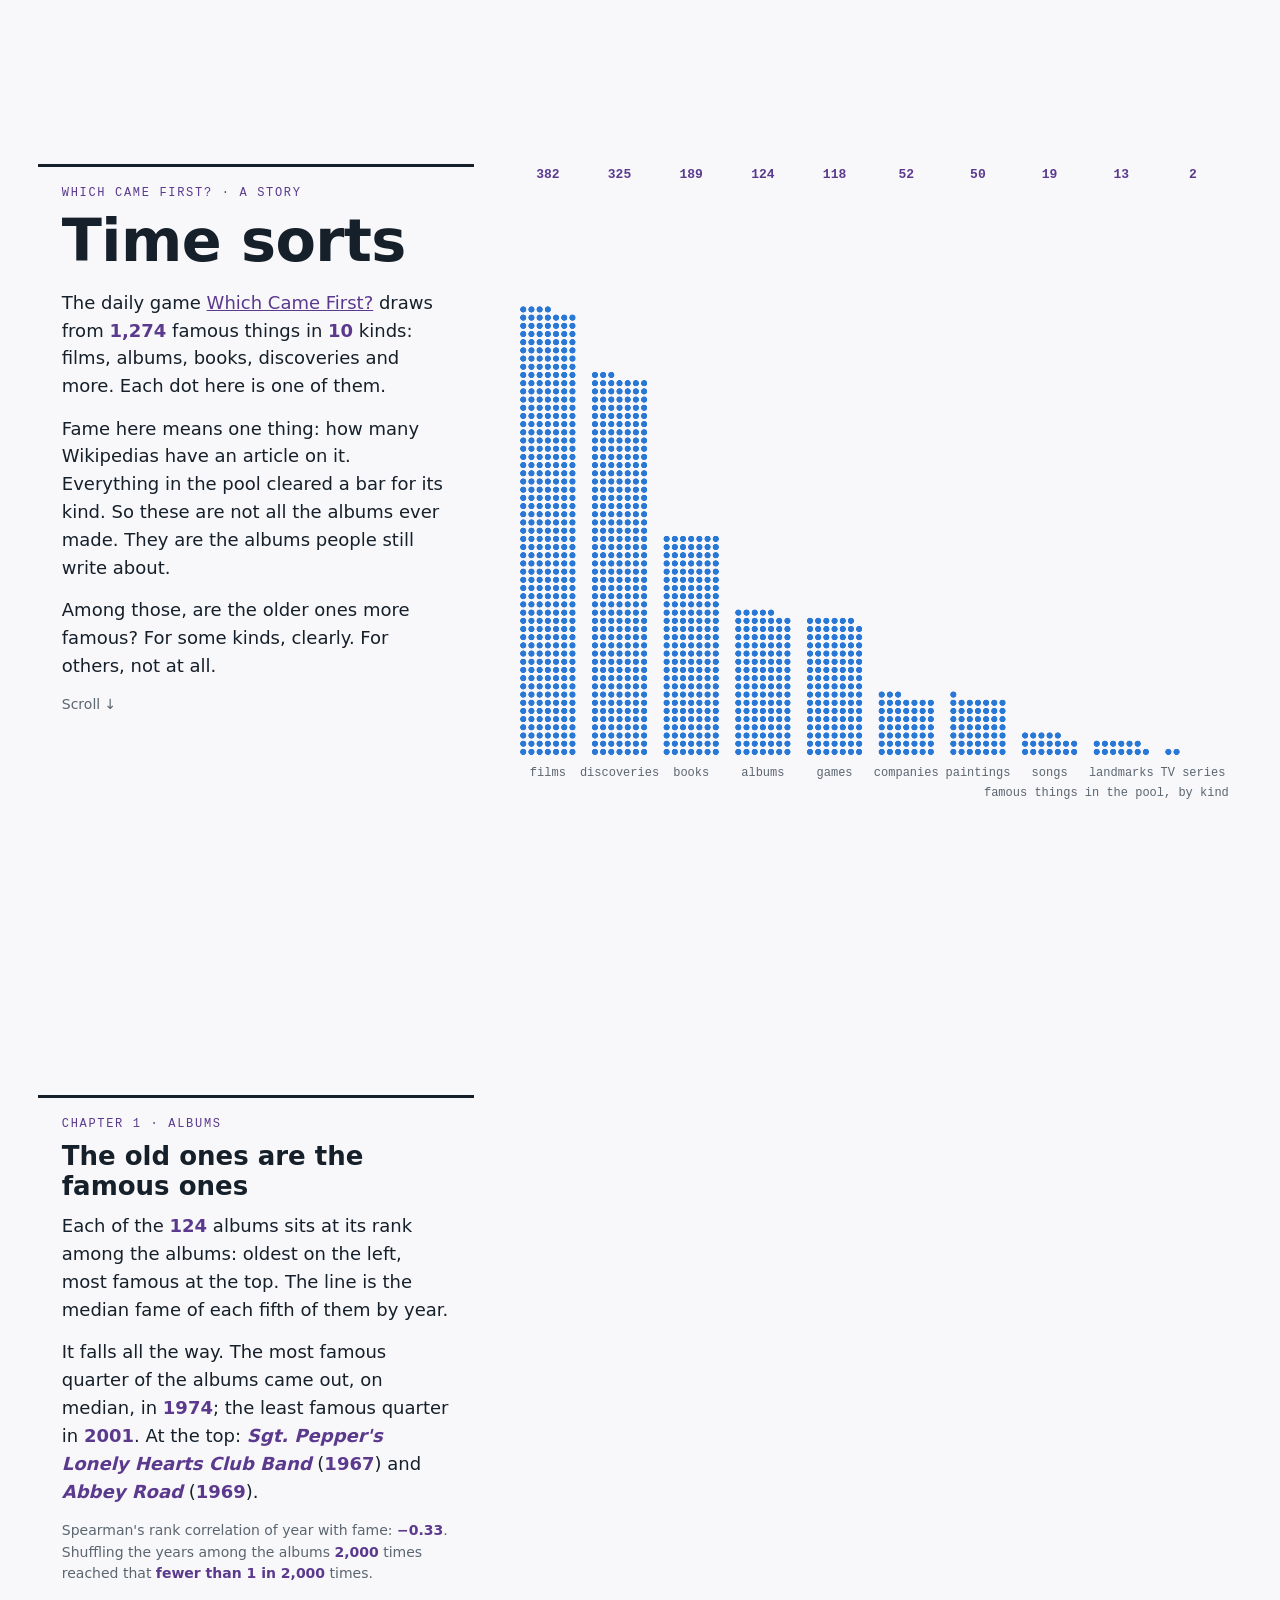
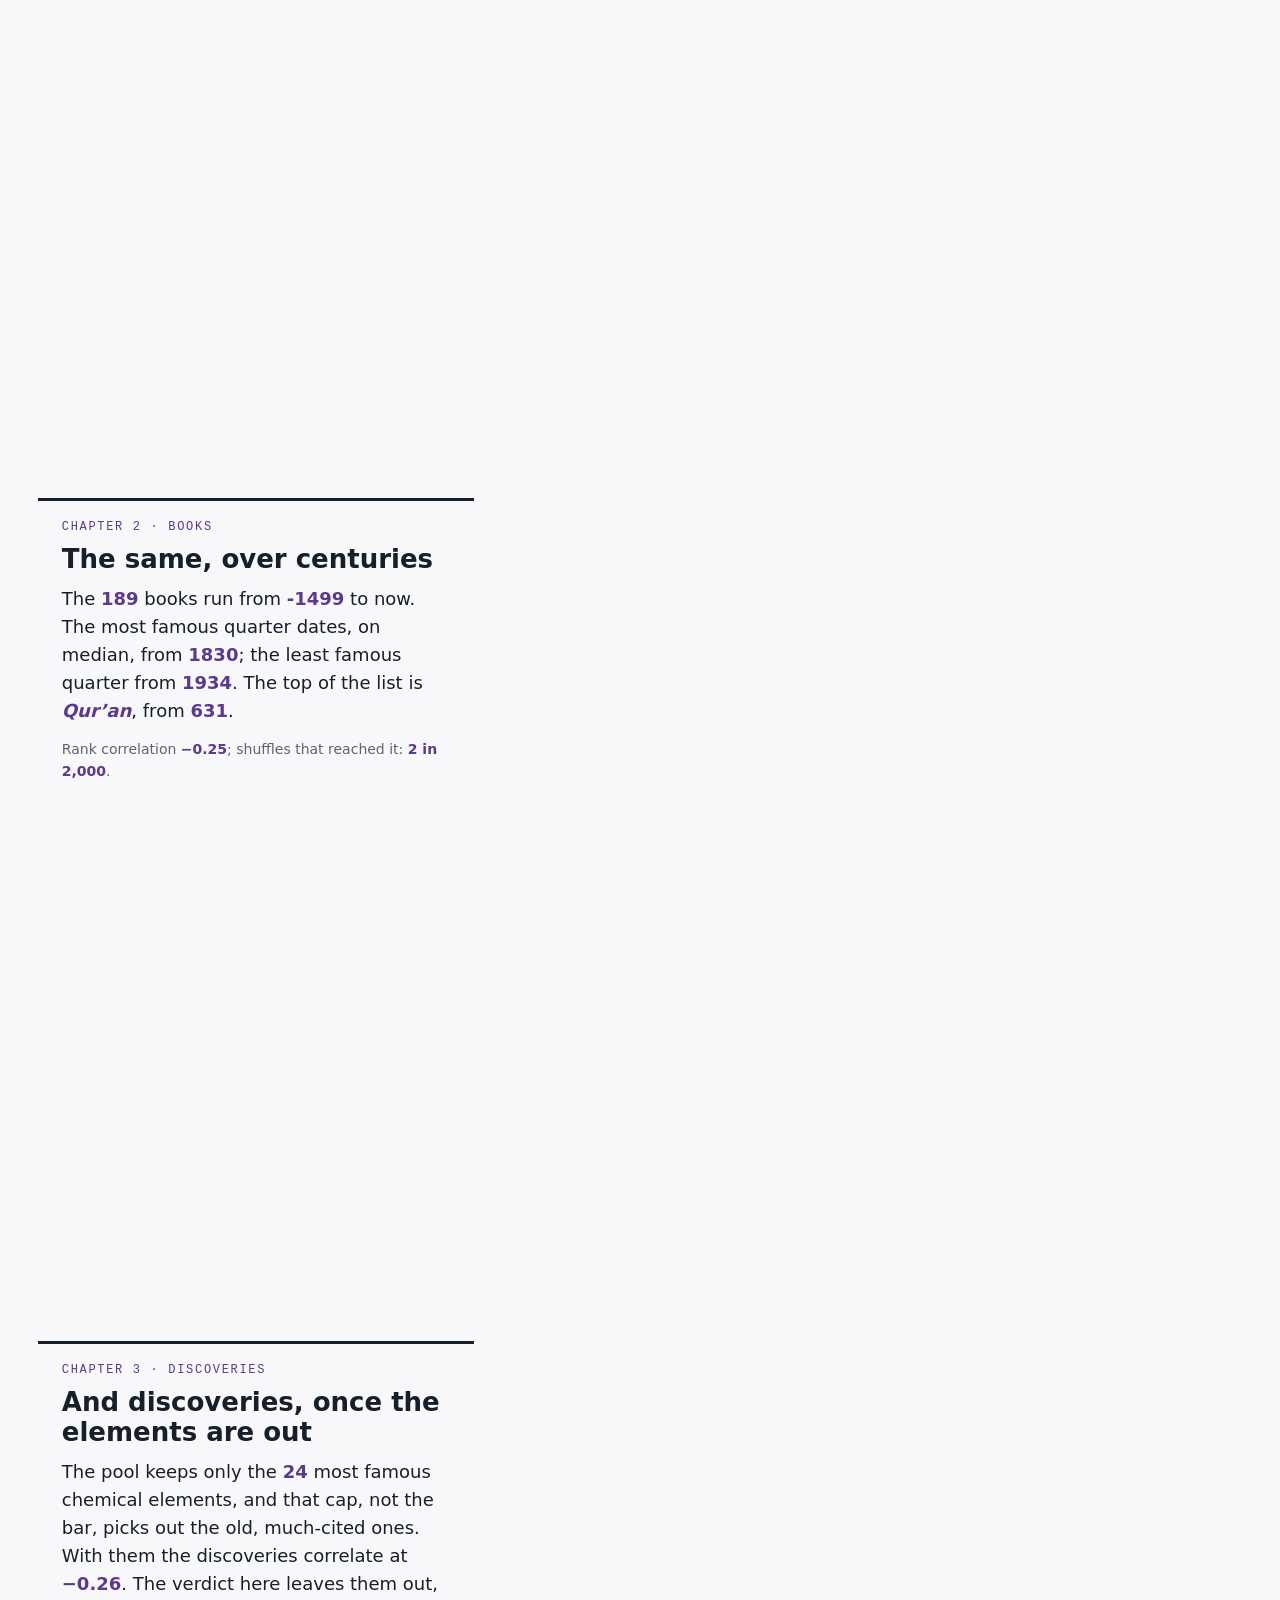
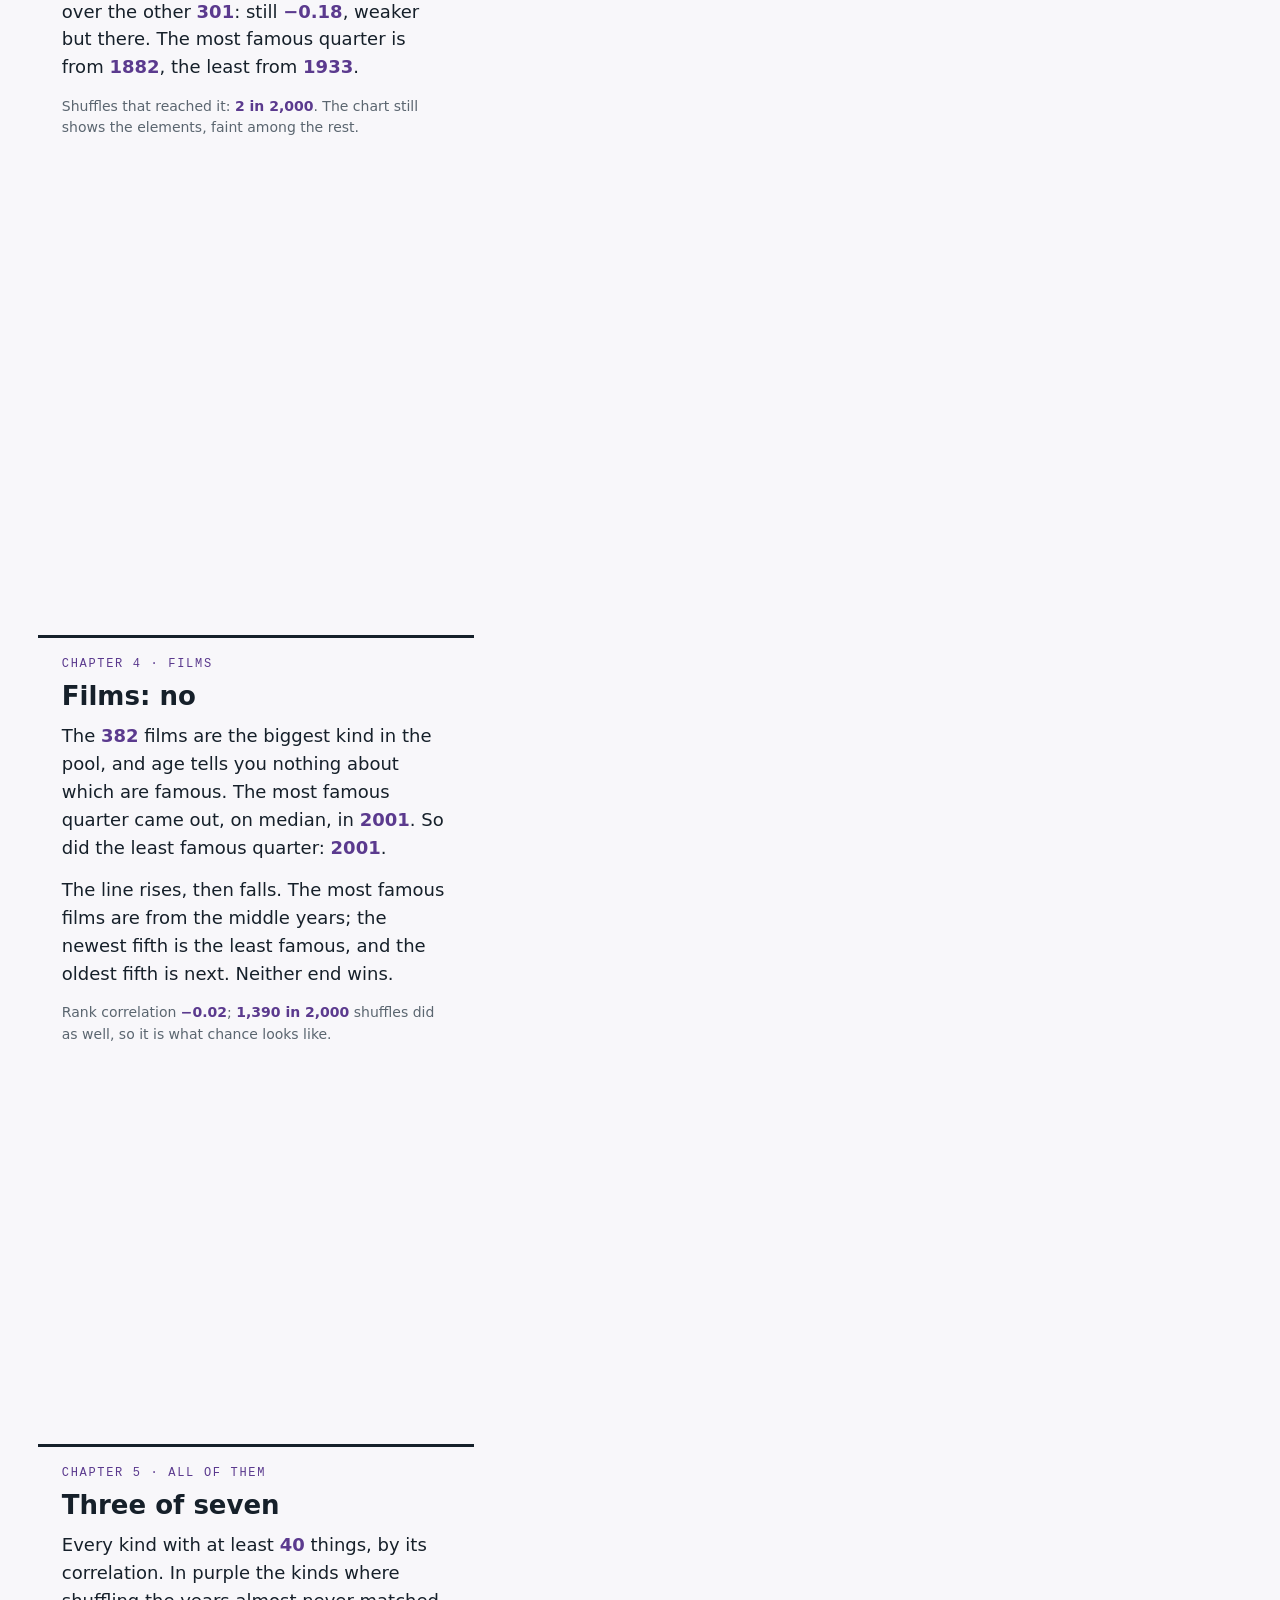
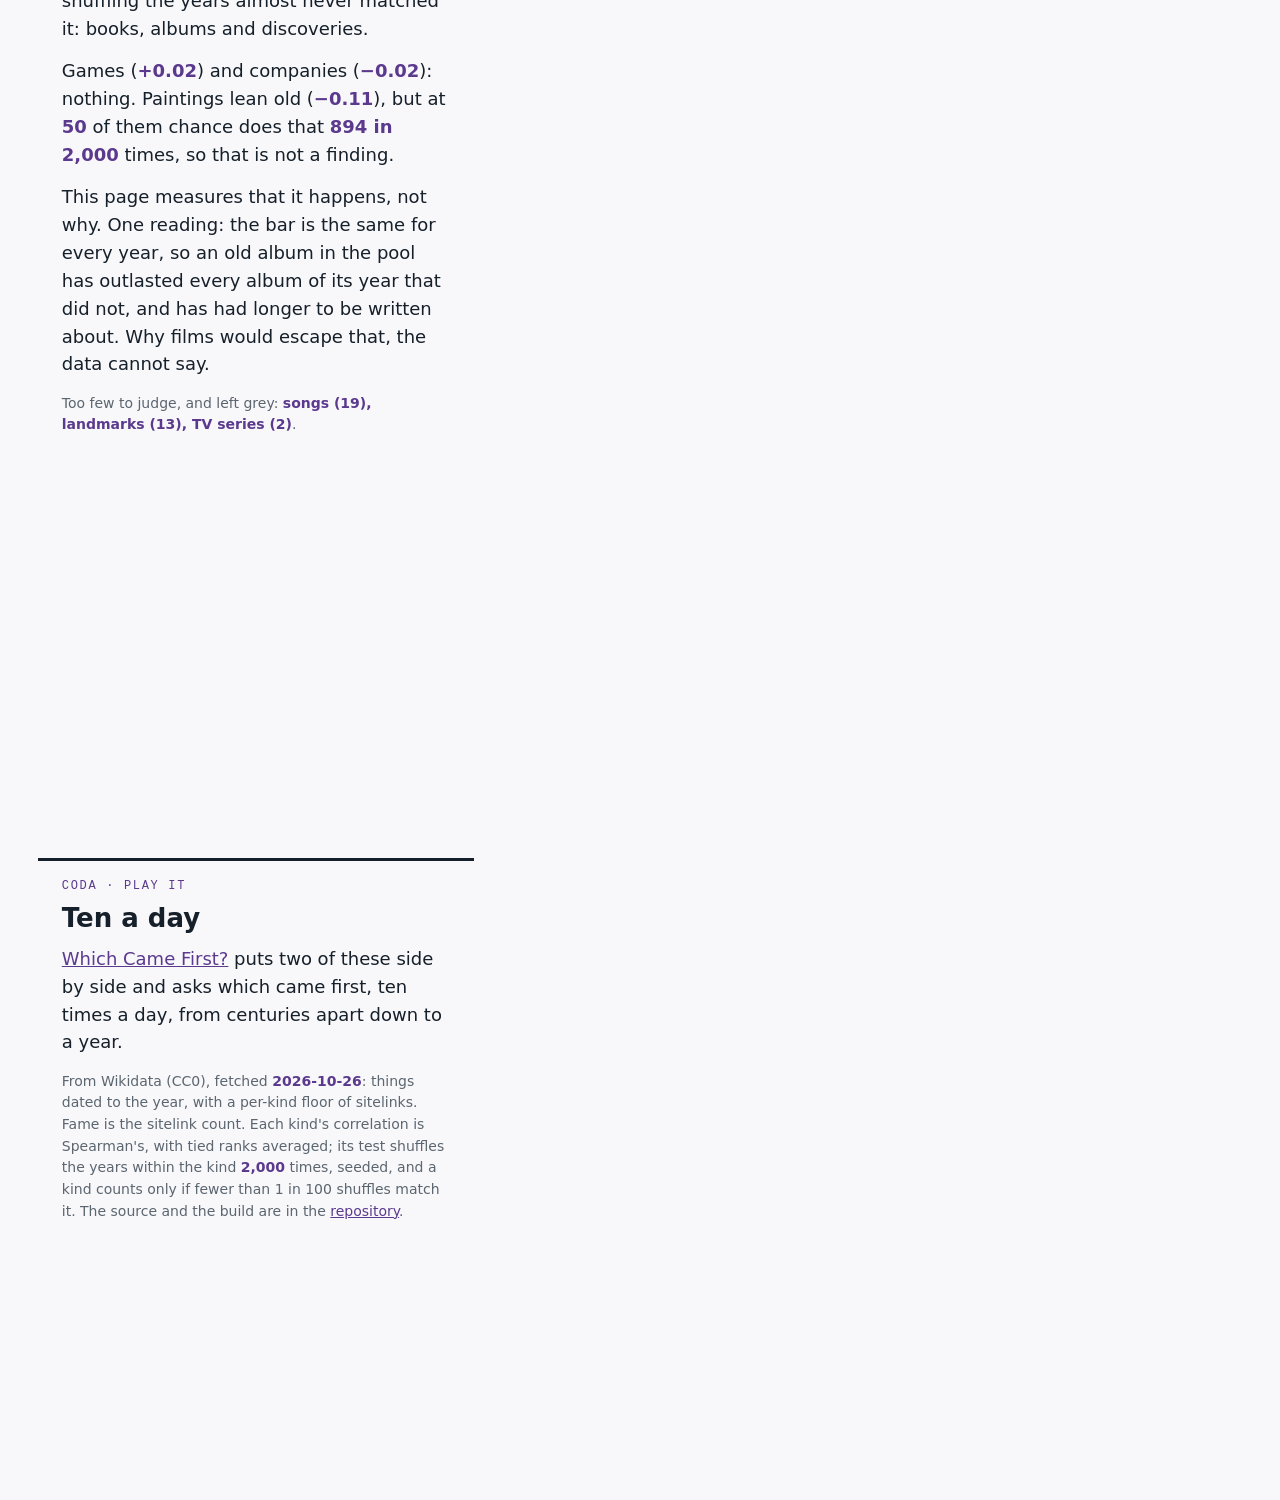
==== story/index.html @ 4b4fa468 "Update Which Came First? 2026-11-16 🤖 Generated with [Claude Code](https://claude.com/claude-code)" ====
<!doctype html>
<html lang="en">
<head>
<meta charset="utf-8">
<meta name="viewport" content="width=device-width, initial-scale=1">
<title>Time sorts · which famous things are famous because they are old</title>
<meta name="description" content="A scrolling story from the Which Came First? pool: among the albums, books and discoveries famous enough to be remembered, the older ones are the more famous. Among films, games and companies, age makes no difference.">
<link rel="stylesheet" href="style.css">
</head>
<body>
<div id="plot" aria-hidden="true"><div id="axes"></div></div>
<canvas id="gl" aria-hidden="true"></canvas>
<p id="err" role="alert"></p>
<main>

<section class="step" data-kind="kinds"><div>
  <p class="kicker">Which Came First? · a story</p>
  <h1>Time sorts</h1>
  <p>The daily game <a href="../">Which Came First?</a> draws from <b data-fact="n"></b> famous
  things in <b data-fact="nkinds"></b> kinds: films, albums, books, discoveries and more. Each dot
  here is one of them.</p>
  <p>Fame here means one thing: how many Wikipedias have an article on it. Everything in the pool
  cleared a bar for its kind. So these are not all the albums ever made. They are the albums
  people still write about.</p>
  <p>Among those, are the older ones more famous? For some kinds, clearly. For others, not
  at all.</p>
  <p class="small">Scroll ↓</p>
</div></section>

<section class="step" data-kind="scatter:album"><div>
  <p class="kicker">Chapter 1 · Albums</p>
  <h2>The old ones are the famous ones</h2>
  <p>Each of the <b data-fact="count:album"></b> albums sits at its rank among the albums: oldest
  on the left, most famous at the top. The line is the median fame of each fifth of them by year.</p>
  <p>It falls all the way. The most famous quarter of the albums came out, on median, in
  <b data-fact="topq:album"></b>; the least famous quarter in <b data-fact="botq:album"></b>.
  At the top: <i><b data-fact="topt:album:0"></b></i> (<b data-fact="topy:album:0"></b>) and
  <i><b data-fact="topt:album:1"></b></i> (<b data-fact="topy:album:1"></b>).</p>
  <p class="small">Spearman's rank correlation of year with fame: <b data-fact="rho:album"></b>.
  Shuffling the years among the albums <b data-fact="perm"></b> times reached that
  <b data-fact="p:album"></b> times.</p>
</div></section>

<section class="step" data-kind="scatter:book"><div>
  <p class="kicker">Chapter 2 · Books</p>
  <h2>The same, over centuries</h2>
  <p>The <b data-fact="count:book"></b> books run from <b data-fact="oldest:book"></b> to now. The
  most famous quarter dates, on median, from <b data-fact="topq:book"></b>; the least famous
  quarter from <b data-fact="botq:book"></b>. The top of the list is
  <i><b data-fact="topt:book:0"></b></i>, from <b data-fact="topy:book:0"></b>.</p>
  <p class="small">Rank correlation <b data-fact="rho:book"></b>; shuffles that reached it:
  <b data-fact="p:book"></b>.</p>
</div></section>

<section class="step" data-kind="scatter:discovery"><div>
  <p class="kicker">Chapter 3 · Discoveries</p>
  <h2>And discoveries, once the elements are out</h2>
  <p>The pool keeps only the <b data-fact="elements"></b> most famous chemical elements, and that
  cap, not the bar, picks out the old, much-cited ones. With them the discoveries correlate at
  <b data-fact="discwith"></b>. The verdict here leaves them out, over the other
  <b data-fact="used:discovery"></b>: still <b data-fact="rho:discovery"></b>, weaker but there.
  The most famous quarter is from <b data-fact="topq:discovery"></b>, the least from
  <b data-fact="botq:discovery"></b>.</p>
  <p class="small">Shuffles that reached it: <b data-fact="p:discovery"></b>. The chart still
  shows the elements, faint among the rest.</p>
</div></section>

<section class="step" data-kind="scatter:film"><div>
  <p class="kicker">Chapter 4 · Films</p>
  <h2>Films: no</h2>
  <p>The <b data-fact="count:film"></b> films are the biggest kind in the pool, and age tells you
  nothing about which are famous. The most famous quarter came out, on median, in
  <b data-fact="topq:film"></b>. So did the least famous quarter: <b data-fact="botq:film"></b>.</p>
  <p>The line rises, then falls. The most famous films are from the middle years; the newest
  fifth is the least famous, and the oldest fifth is next. Neither end wins.</p>
  <p class="small">Rank correlation <b data-fact="rho:film"></b>; <b data-fact="p:film"></b>
  shuffles did as well, so it is what chance looks like.</p>
</div></section>

<section class="step" data-kind="verdict"><div>
  <p class="kicker">Chapter 5 · All of them</p>
  <h2>Three of seven</h2>
  <p>Every kind with at least <b data-fact="min"></b> things, by its correlation. In purple the
  kinds where shuffling the years almost never matched it: books, albums and discoveries.</p>
  <p>Games (<b data-fact="rho:game"></b>) and companies (<b data-fact="rho:company"></b>): nothing.
  Paintings lean old (<b data-fact="rho:painting"></b>), but at <b data-fact="count:painting"></b>
  of them chance does that <b data-fact="p:painting"></b> times, so that is not a finding.</p>
  <p>This page measures that it happens, not why. One reading: the bar is the same for every
  year, so an old album in the pool has outlasted every album of its year that did not, and
  has had longer to be written about. Why films would escape that, the data cannot say.</p>
  <p class="small">Too few to judge, and left grey: <b data-fact="small"></b>.</p>
</div></section>

<section class="step" data-kind="kinds"><div>
  <p class="kicker">Coda · Play it</p>
  <h2>Ten a day</h2>
  <p><a href="../">Which Came First?</a> puts two of these side by side and asks which came first,
  ten times a day, from centuries apart down to a year.</p>
  <p class="small">From Wikidata (CC0), fetched <b data-fact="fetched"></b>: things dated to the
  year, with a per-kind floor of sitelinks. Fame is the sitelink count. Each kind's
  correlation is Spearman's, with tied ranks averaged; its test shuffles the years within the
  kind <b data-fact="perm"></b> times, seeded, and a kind counts only if fewer than 1 in 100
  shuffles match it. The source and the build are in the
  <a href="https://github.com/matmat202/which-first">repository</a>.</p>
</div></section>

</main>
<script type="module" src="story.js"></script>
</body>
</html>
---- story/style.css ----
:root { --paper: #f8f7fa; --ink: #16202a; --mute: #5b6670; --red: #5b3a8e; --slate: #2a78d6; --gold: #a8461a; --green: #137a4f; }
* { box-sizing: border-box; }
html { background: var(--paper); color: var(--ink); }
body { margin: 0; font: 18px/1.55 system-ui, -apple-system, 'Segoe UI', sans-serif; }
#gl { position: fixed; inset: 0; pointer-events: none; z-index: 1; }
/* The plot box: the GL layer draws into this rectangle; the axes sit on it. */
#plot { position: fixed; z-index: 0; pointer-events: none;
  left: 40vw; right: 4vw; top: 14vh; bottom: 16vh; }
#axes { position: absolute; inset: 0; transition: opacity .15s; z-index: 2; }
#axes .tick { position: absolute; bottom: -1.9em; transform: translateX(-50%); white-space: nowrap;
  font: 12px/1 ui-monospace, Menlo, monospace; color: var(--mute); }
#axes .val { position: absolute; top: calc(10% - 1.6em); transform: translateX(-50%);
  font: 700 13px/1 ui-monospace, Menlo, monospace; color: var(--red); }
#axes .val.ink { color: var(--ink); }
#axes .val.green { color: var(--green); }
#axes .val.two { top: calc(10% - 2.5em); text-align: center; line-height: 1.15; }
#axes .ytick { position: absolute; left: 0; transform: translateY(-50%);
  font: 12px/1 ui-monospace, Menlo, monospace; color: var(--mute); }
#axes svg.lines { position: absolute; inset: 0; width: 100%; height: 100%; overflow: visible; }
#axes svg .med { fill: none; stroke: var(--red); stroke-width: 3; vector-effect: non-scaling-stroke; }
#axes svg .pace { fill: none; stroke: var(--ink); stroke-width: 1.5; stroke-dasharray: 6 5; vector-effect: non-scaling-stroke; }
#axes .key { position: absolute; left: 7%; top: 0; font: 12px/1.5 ui-monospace, Menlo, monospace; color: var(--ink);
  background: rgba(248,247,250,.85); padding: 2px 6px; }
#axes .key i { display: inline-block; width: 22px; height: 0; vertical-align: middle; margin-right: 6px; }
#axes .key i.med { border-top: 3px solid var(--red); }
#axes .key i.pace { border-top: 2px dashed var(--ink); }
#axes .unit { position: absolute; right: 0; bottom: -3.6em; font: 12px/1 ui-monospace, Menlo, monospace; color: var(--mute); }
main { position: relative; z-index: 3; width: 34vw; margin-left: 3vw; }
.step { min-height: 100vh; display: flex; align-items: center; }
.step > div { background: rgba(248,247,250,.94); padding: 1.1em 1.3em; border-top: 3px solid var(--ink); }
h1 { font: 700 clamp(34px, 4.6vw, 64px)/1.02 system-ui, sans-serif; margin: 0 0 .3em; letter-spacing: -.01em; }
h2 { font: 700 26px/1.15 system-ui, sans-serif; margin: 0 0 .4em; }
.kicker { font: 12px/1 ui-monospace, Menlo, monospace; letter-spacing: .14em; text-transform: uppercase; color: var(--red); margin: 0 0 1em; }
p { margin: 0 0 .8em; }
p:last-child { margin-bottom: 0; }
b[data-fact] { color: var(--red); font-variant-numeric: tabular-nums; }
.w { font-style: italic; font-weight: 700; }
.hold { color: var(--red); }
.small { font-size: 14px; color: var(--mute); }
a { color: var(--red); }
#err { display: none; }
body.failed #err, body.nogl #err { display: block; position: fixed; z-index: 9; left: 40vw; top: 40vh; color: var(--red); }
body.nogl #err::before { content: 'This page draws its charts with WebGL, which this browser has turned off.'; }
@media (max-width: 760px) {
  body { font-size: 16px; }
  #plot { left: 5vw; right: 5vw; top: 7vh; bottom: 60vh; }
  #axes .unit { display: none; }
  main { width: auto; margin: 0 4vw; }
  /* the card starts under the plot and its ticks, rather than rising over them (the
   * stanford-theatre story hid its scatter's x ticks that way at 390px) */
  #plot { bottom: 62vh; }
  .step { align-items: flex-start; padding-top: 47vh; padding-bottom: 6vh; min-height: 100vh; }
  #axes .val { font-size: 8.5px; letter-spacing: -.03em; }
  #axes .tick { font-size: 9px; }
  #axes .val { font-size: 10px; }
  #axes .ytick, #axes .key { font-size: 9px; }
}
#axes .ytick { line-height: 1.1; }
#axes .val.ink { color: var(--mute); }
#axes .tick.tilt { transform: translateX(-50%) rotate(-40deg); transform-origin: 50% 0; bottom: -2.6em; }
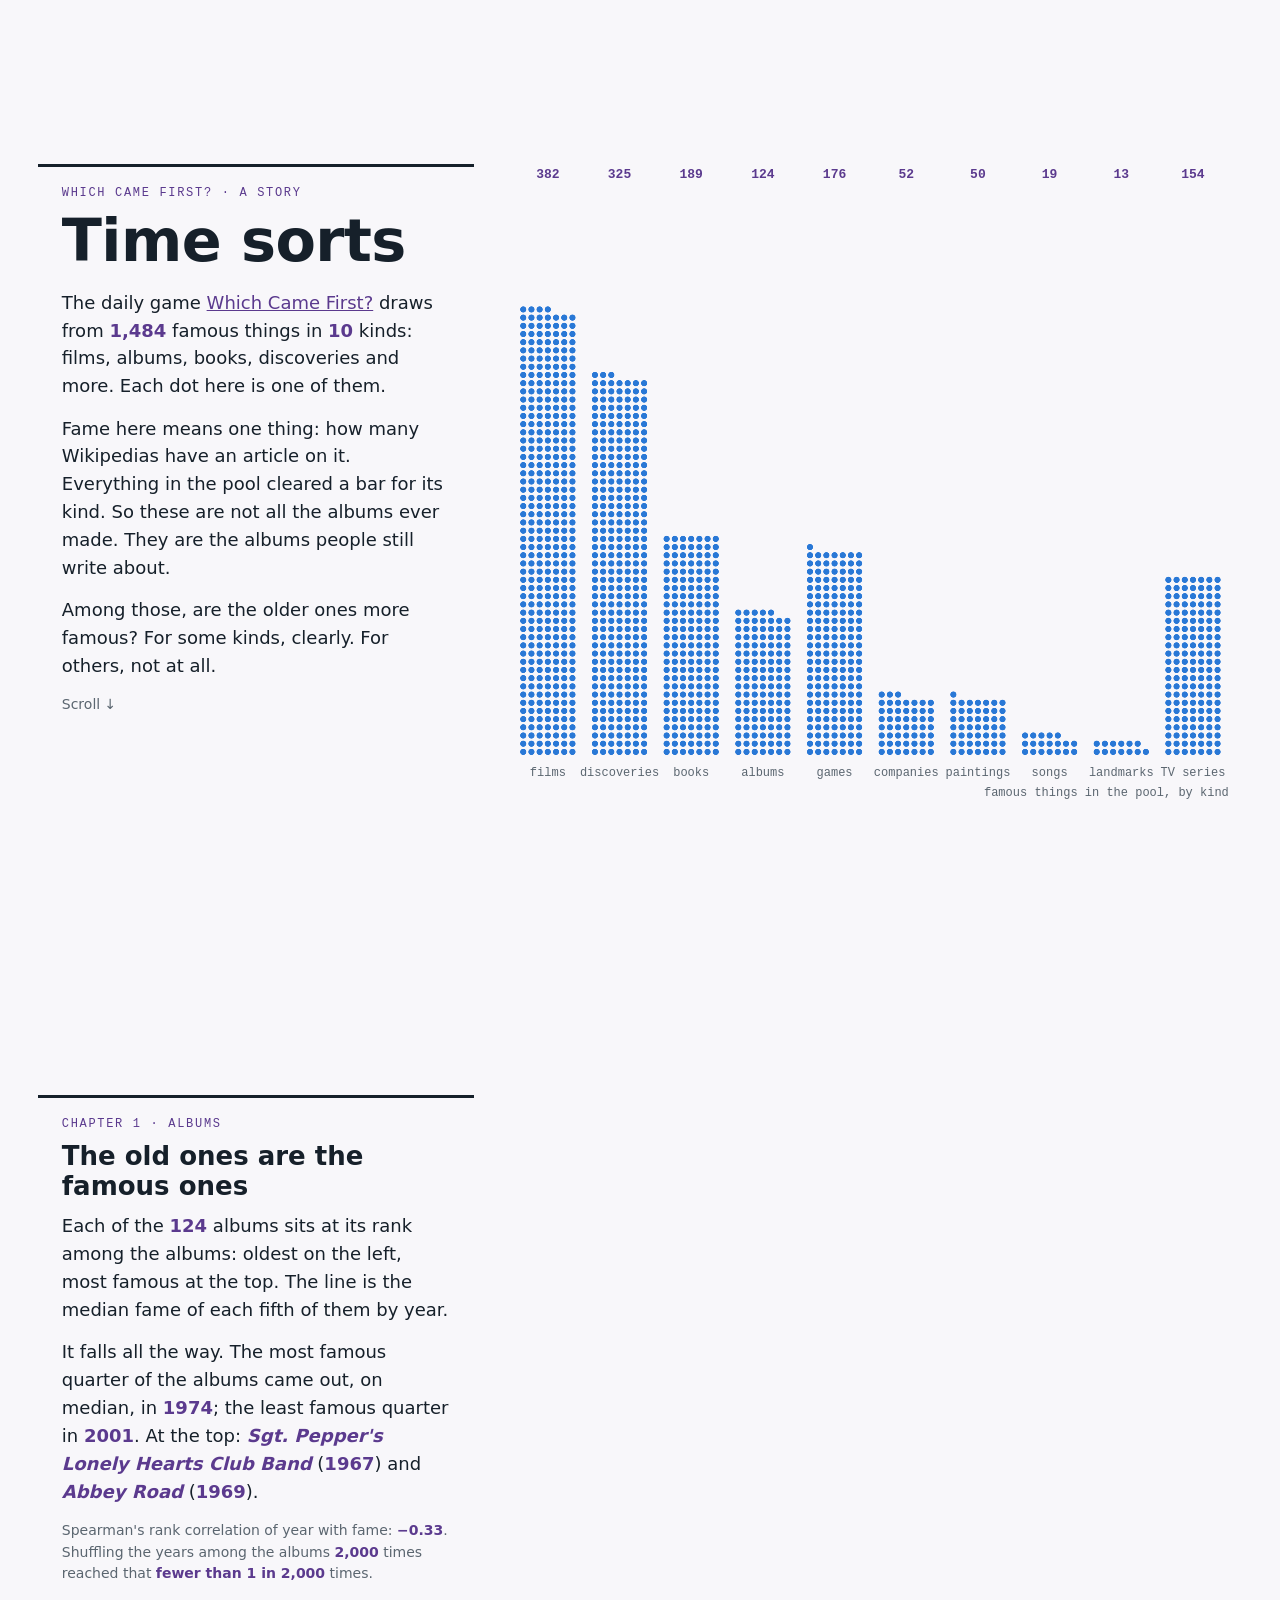
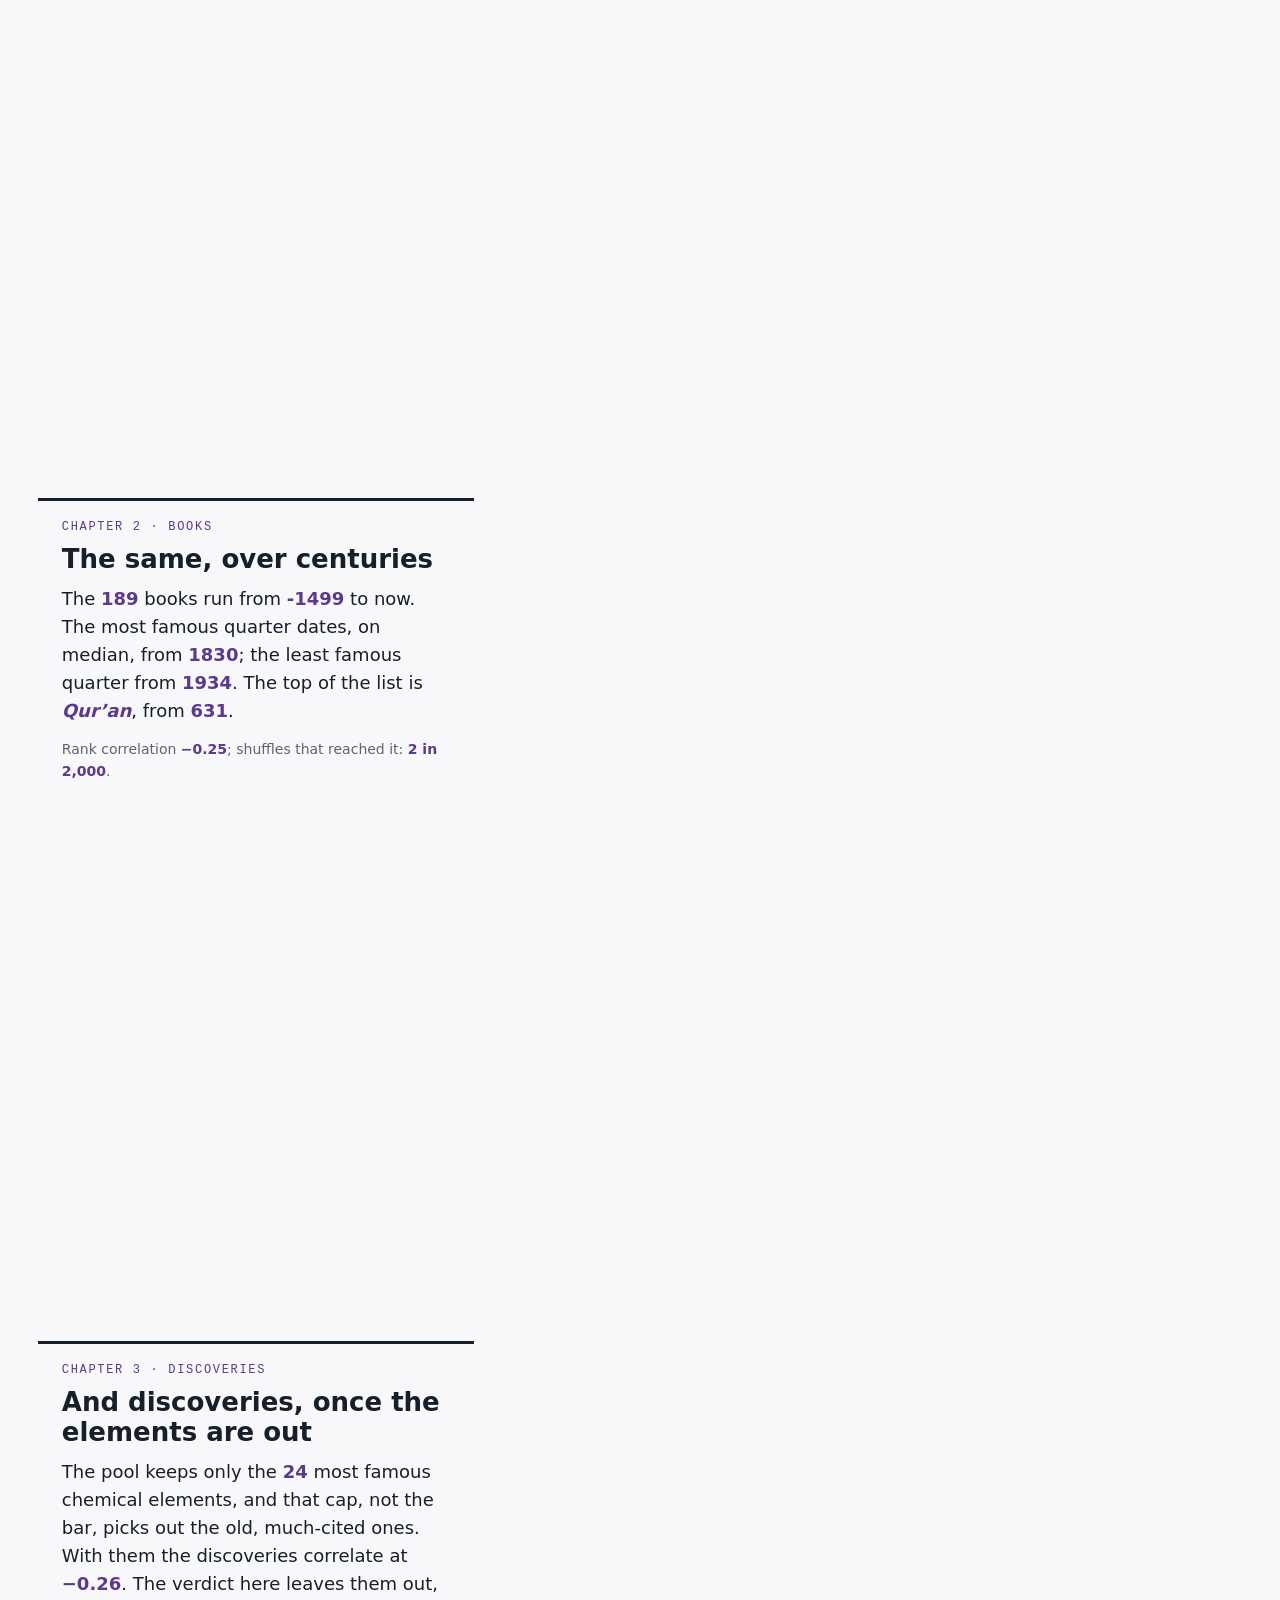
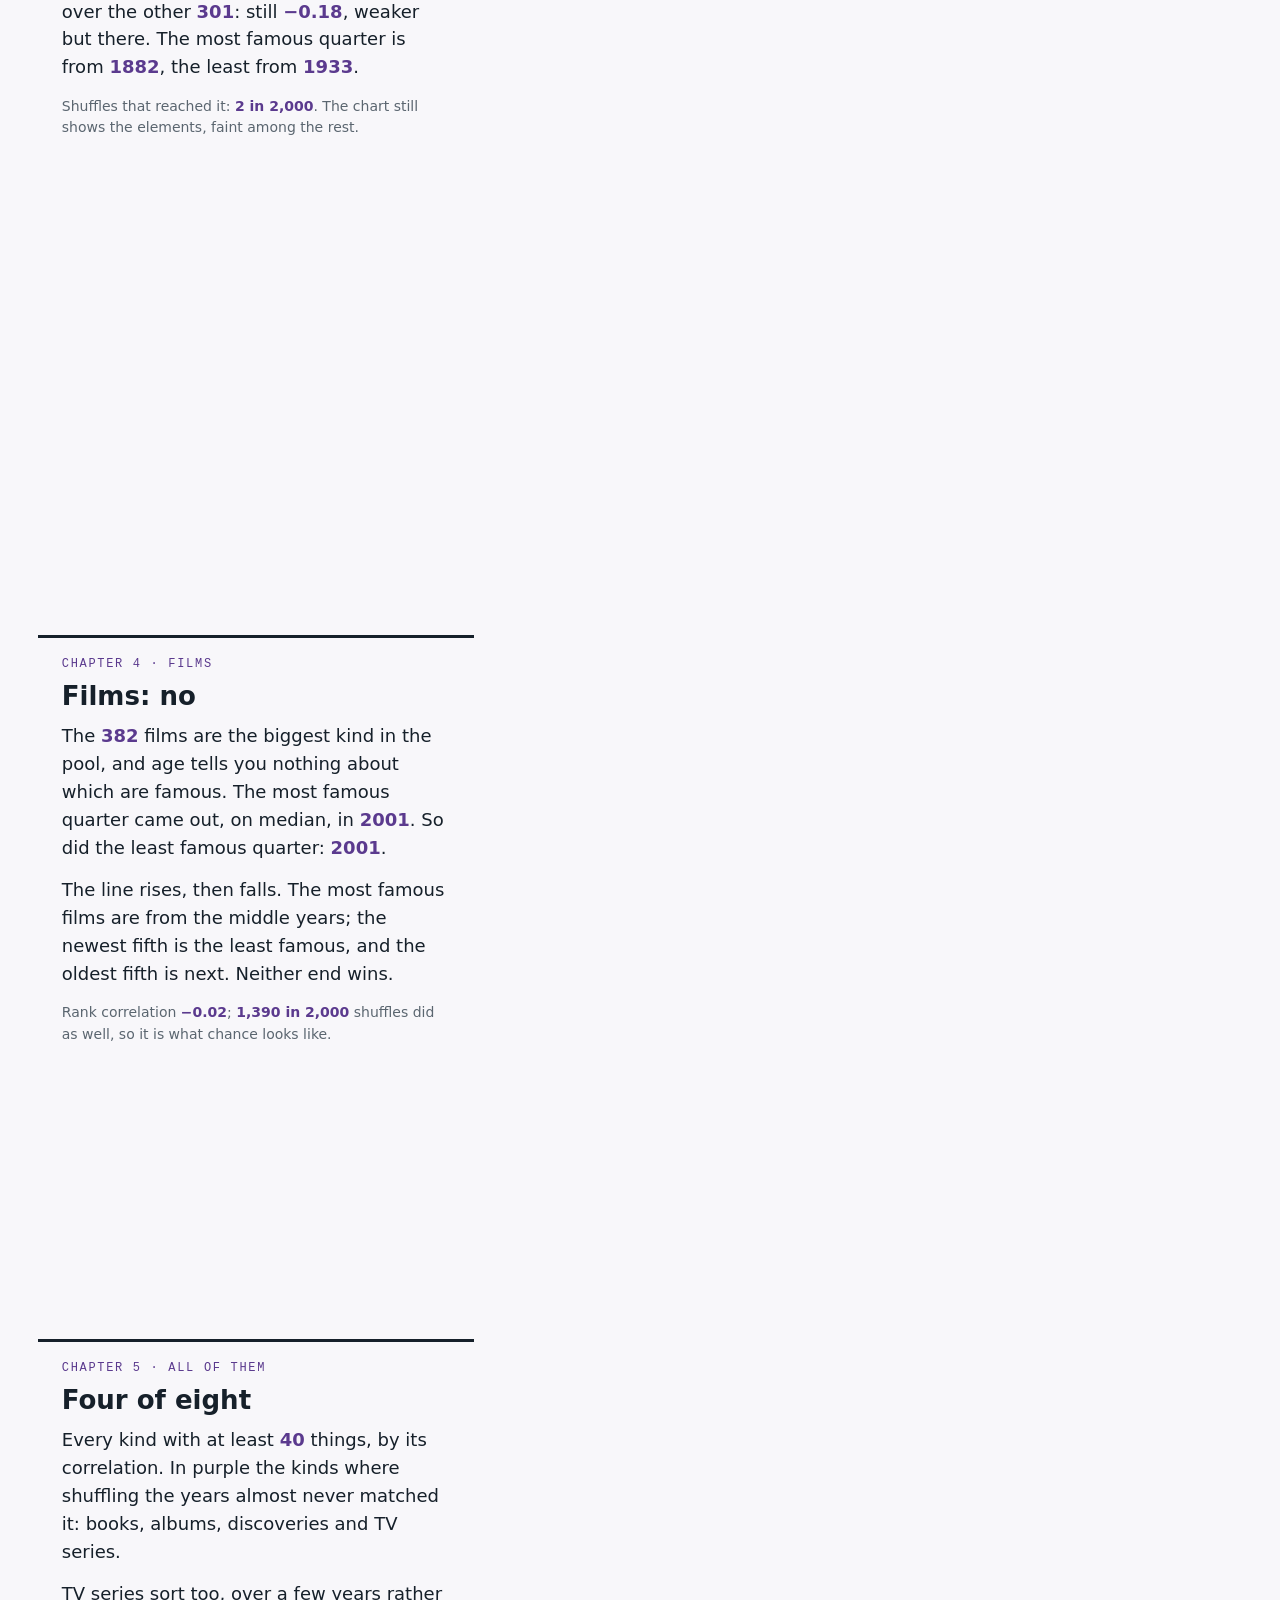
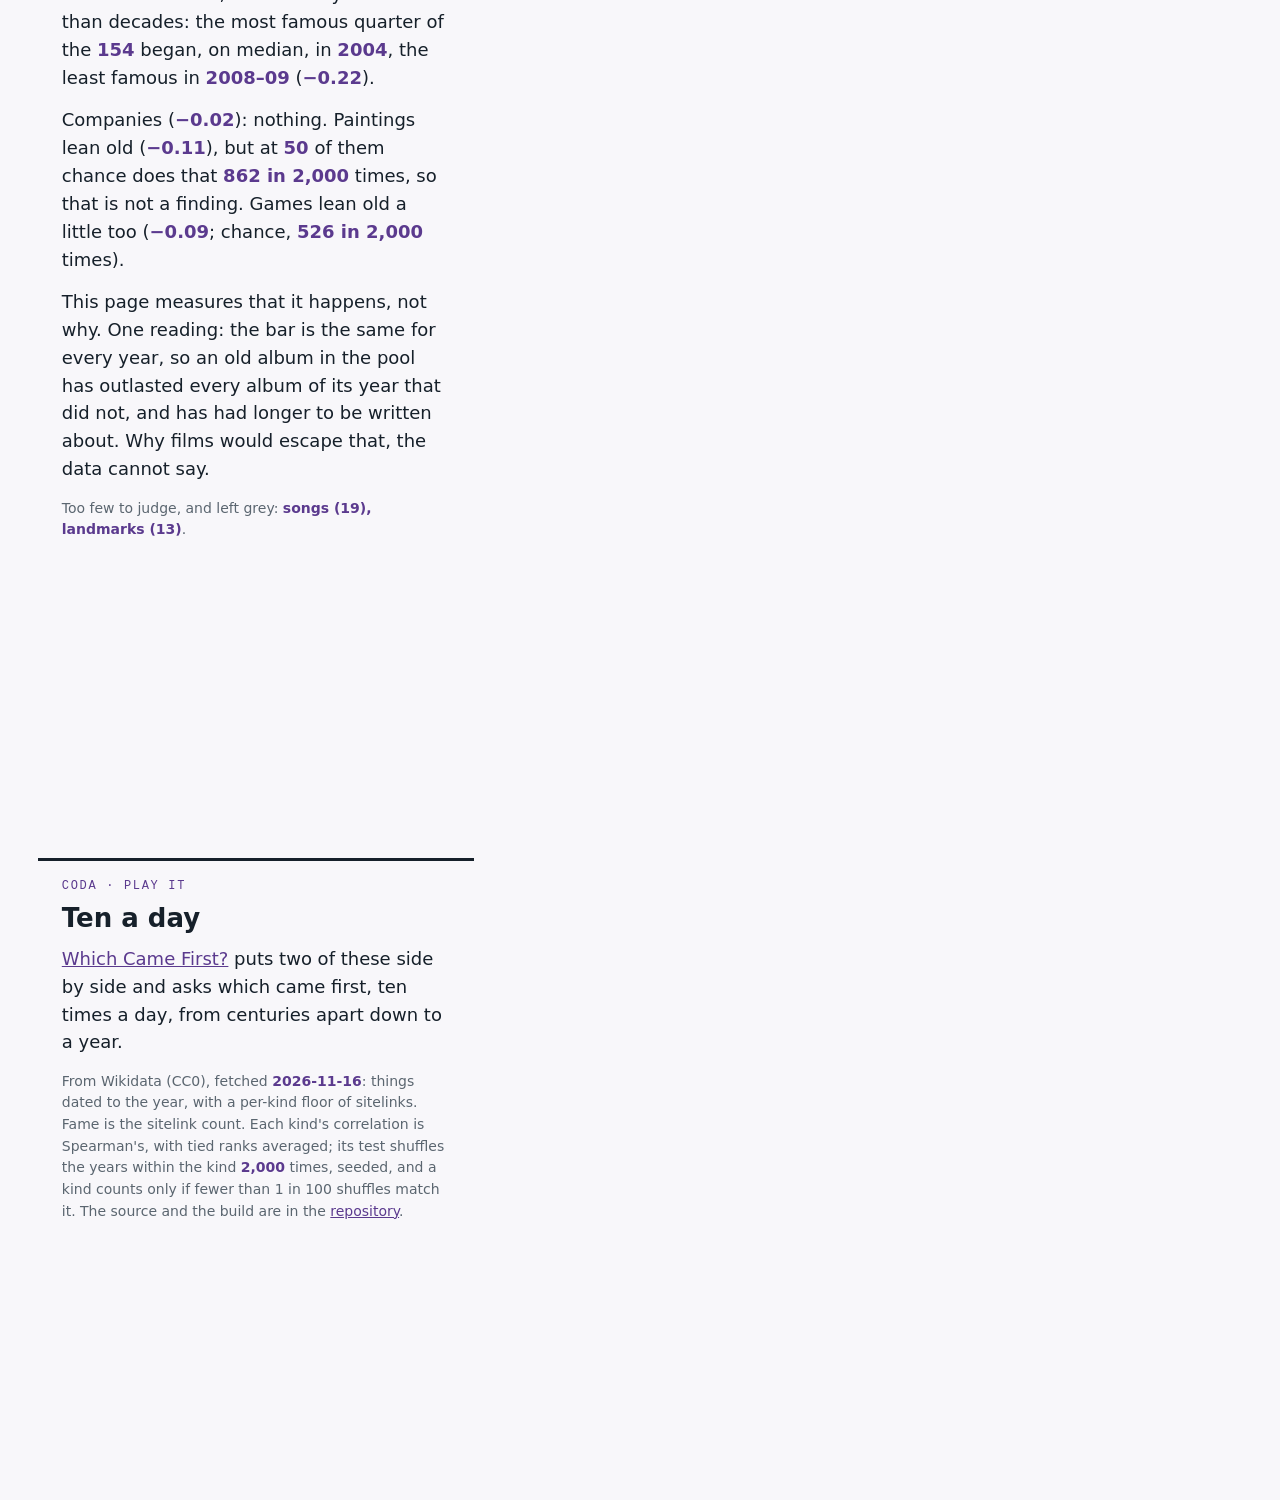
==== commit c001a31b: "Update Which Came First? 2026-11-17 🤖 Generated with [Claude Code](https://claude.com/claude-code)" ====
--- a/story/index.html
+++ b/story/index.html
@@ -79,12 +79,16 @@
 
 <section class="step" data-kind="verdict"><div>
   <p class="kicker">Chapter 5 · All of them</p>
-  <h2>Three of seven</h2>
+  <h2>Four of eight</h2>
   <p>Every kind with at least <b data-fact="min"></b> things, by its correlation. In purple the
-  kinds where shuffling the years almost never matched it: books, albums and discoveries.</p>
-  <p>Games (<b data-fact="rho:game"></b>) and companies (<b data-fact="rho:company"></b>): nothing.
+  kinds where shuffling the years almost never matched it: books, albums, discoveries and TV series.</p>
+  <p>TV series sort too, over a few years rather than decades: the most famous quarter of the
+  <b data-fact="count:tv"></b> began, on median, in <b data-fact="topq:tv"></b>, the least
+  famous in <b data-fact="botq:tv"></b> (<b data-fact="rho:tv"></b>).</p>
+  <p>Companies (<b data-fact="rho:company"></b>): nothing.
   Paintings lean old (<b data-fact="rho:painting"></b>), but at <b data-fact="count:painting"></b>
-  of them chance does that <b data-fact="p:painting"></b> times, so that is not a finding.</p>
+  of them chance does that <b data-fact="p:painting"></b> times, so that is not a finding.
+  Games lean old a little too (<b data-fact="rho:game"></b>; chance, <b data-fact="p:game"></b> times).</p>
   <p>This page measures that it happens, not why. One reading: the bar is the same for every
   year, so an old album in the pool has outlasted every album of its year that did not, and
   has had longer to be written about. Why films would escape that, the data cannot say.</p>
